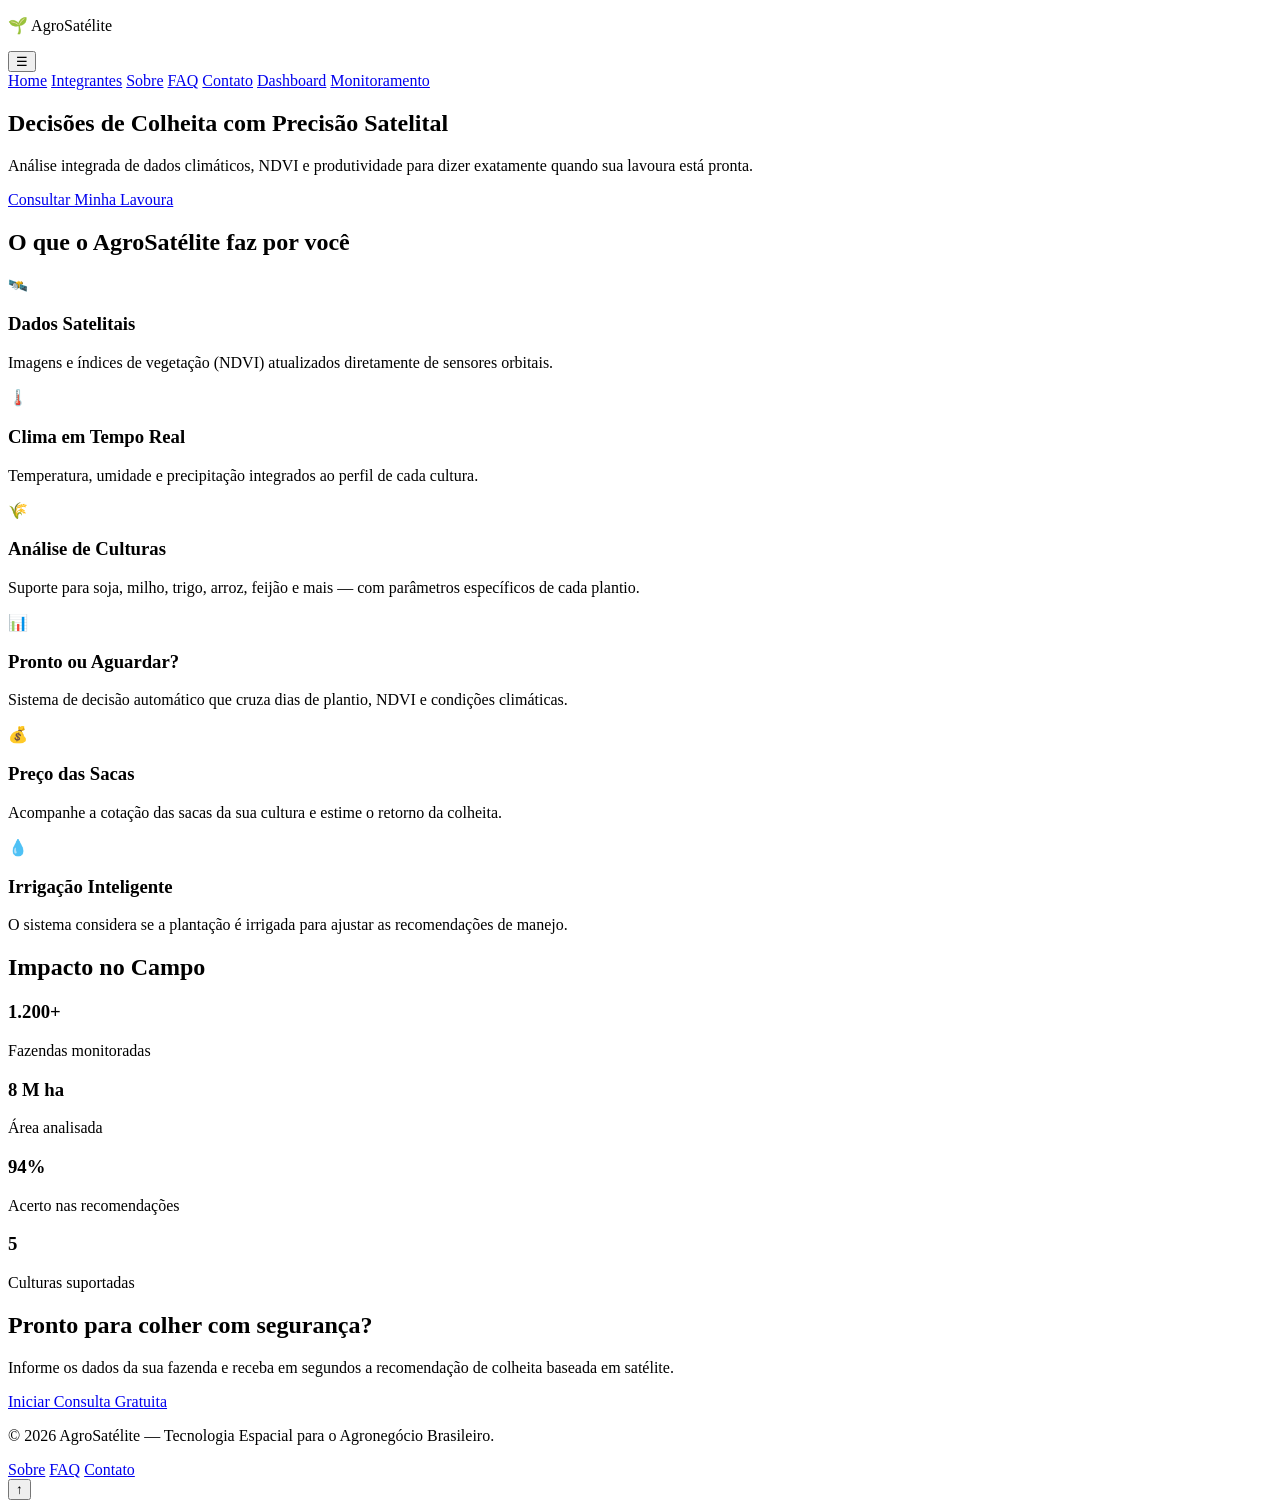
==== index.html @ f2b13102 "feat: index.html estruturado via semântica pré-escrita" ====
<!DOCTYPE html>
<html lang="pt-br">

<head>
    <meta charset="UTF-8">
    <meta name="viewport" content="width=device-width, initial-scale=1.0">
    <meta name="description" content="AgroSatélite — sistema inteligente de monitoramento agrícola por satélite para decisão de colheita.">
    <title>AgroSatélite — Início</title>
    <link rel="stylesheet" href="assets/css/main.css">
    <script src="assets/js/main.js" defer></script>
</head>

<body>

    <!-- ==================== HEADER ==================== -->
    <header class="header">
        <div class="container nav-container">
            <!-- Logo: usa <p> para não conflitar com o <h1> da página principal -->
            <p class="logo-text">🌱 AgroSatélite</p>

            <button class="menu-toggle" id="menuToggle" aria-label="Abrir menu de navegação" aria-expanded="false">
                ☰
            </button>

            <nav class="nav" id="navMenu" aria-label="Menu principal">
                <a href="index.html" aria-label="Ir para a Página Inicial" aria-current="page">Home</a>
                <a href="integrantes.html" aria-label="Ver Integrantes da equipe">Integrantes</a>
                <a href="sobre.html" aria-label="Saiba mais Sobre o projeto">Sobre</a>
                <a href="faq.html" aria-label="Perguntas Frequentes">FAQ</a>
                <a href="contato.html" aria-label="Entrar em Contato">Contato</a>
                <a href="dashboard.html" aria-label="Acessar o Dashboard de consulta">Dashboard</a>
                <a href="monitoramento.html" aria-label="Ver Monitoramento Satelital">Monitoramento</a>
            </nav>
        </div>
    </header>

    <!-- ==================== CONTEÚDO PRINCIPAL ==================== -->
    <main>

        <!-- Hero -->
        <section class="hero" aria-labelledby="hero-titulo">
            <div class="container hero-content">
                <h1 id="hero-titulo">Decisões de Colheita com Precisão Satelital</h1>
                <p>Análise integrada de dados climáticos, NDVI e produtividade para dizer exatamente quando sua lavoura está pronta.</p>
                <a href="dashboard.html" class="btn" aria-label="Acessar o sistema de consulta agrícola">
                    Consultar Minha Lavoura
                </a>
            </div>
        </section>

        <!-- Funcionalidades -->
        <section class="section container" aria-labelledby="func-titulo">
            <h2 id="func-titulo">O que o AgroSatélite faz por você</h2>
            <div class="features-grid">
                <div class="feature-card">
                    <p class="icon" aria-hidden="true">🛰️</p>
                    <h3>Dados Satelitais</h3>
                    <p>Imagens e índices de vegetação (NDVI) atualizados diretamente de sensores orbitais.</p>
                </div>
                <div class="feature-card">
                    <p class="icon" aria-hidden="true">🌡️</p>
                    <h3>Clima em Tempo Real</h3>
                    <p>Temperatura, umidade e precipitação integrados ao perfil de cada cultura.</p>
                </div>
                <div class="feature-card">
                    <p class="icon" aria-hidden="true">🌾</p>
                    <h3>Análise de Culturas</h3>
                    <p>Suporte para soja, milho, trigo, arroz, feijão e mais — com parâmetros específicos de cada plantio.</p>
                </div>
                <div class="feature-card">
                    <p class="icon" aria-hidden="true">📊</p>
                    <h3>Pronto ou Aguardar?</h3>
                    <p>Sistema de decisão automático que cruza dias de plantio, NDVI e condições climáticas.</p>
                </div>
                <div class="feature-card">
                    <p class="icon" aria-hidden="true">💰</p>
                    <h3>Preço das Sacas</h3>
                    <p>Acompanhe a cotação das sacas da sua cultura e estime o retorno da colheita.</p>
                </div>
                <div class="feature-card">
                    <p class="icon" aria-hidden="true">💧</p>
                    <h3>Irrigação Inteligente</h3>
                    <p>O sistema considera se a plantação é irrigada para ajustar as recomendações de manejo.</p>
                </div>
            </div>
        </section>

        <!-- Estatísticas -->
        <section class="section container" aria-labelledby="stats-titulo">
            <h2 id="stats-titulo">Impacto no Campo</h2>
            <div class="stats">
                <div class="stat-box">
                    <h3>1.200+</h3>
                    <p>Fazendas monitoradas</p>
                </div>
                <div class="stat-box">
                    <h3>8 M ha</h3>
                    <p>Área analisada</p>
                </div>
                <div class="stat-box">
                    <h3>94%</h3>
                    <p>Acerto nas recomendações</p>
                </div>
                <div class="stat-box">
                    <h3>5</h3>
                    <p>Culturas suportadas</p>
                </div>
            </div>
        </section>

        <!-- CTA -->
        <section class="section container" aria-labelledby="cta-titulo">
            <div class="cta-banner">
                <h2 id="cta-titulo">Pronto para colher com segurança?</h2>
                <p>Informe os dados da sua fazenda e receba em segundos a recomendação de colheita baseada em satélite.</p>
                <a href="dashboard.html" class="btn" aria-label="Ir para o Dashboard e iniciar consulta">
                    Iniciar Consulta Gratuita
                </a>
            </div>
        </section>

    </main>

    <!-- ==================== FOOTER ==================== -->
    <footer class="footer">
        <div class="container footer-inner">
            <p>&copy; 2026 AgroSatélite — Tecnologia Espacial para o Agronegócio Brasileiro.</p>
            <nav class="footer-links" aria-label="Links do rodapé">
                <a href="sobre.html">Sobre</a>
                <a href="faq.html">FAQ</a>
                <a href="contato.html">Contato</a>
            </nav>
        </div>
    </footer>

    <!-- Botão voltar ao topo -->
    <button class="back-top" id="backToTop" aria-label="Voltar ao topo da página">↑</button>

</body>

</html>
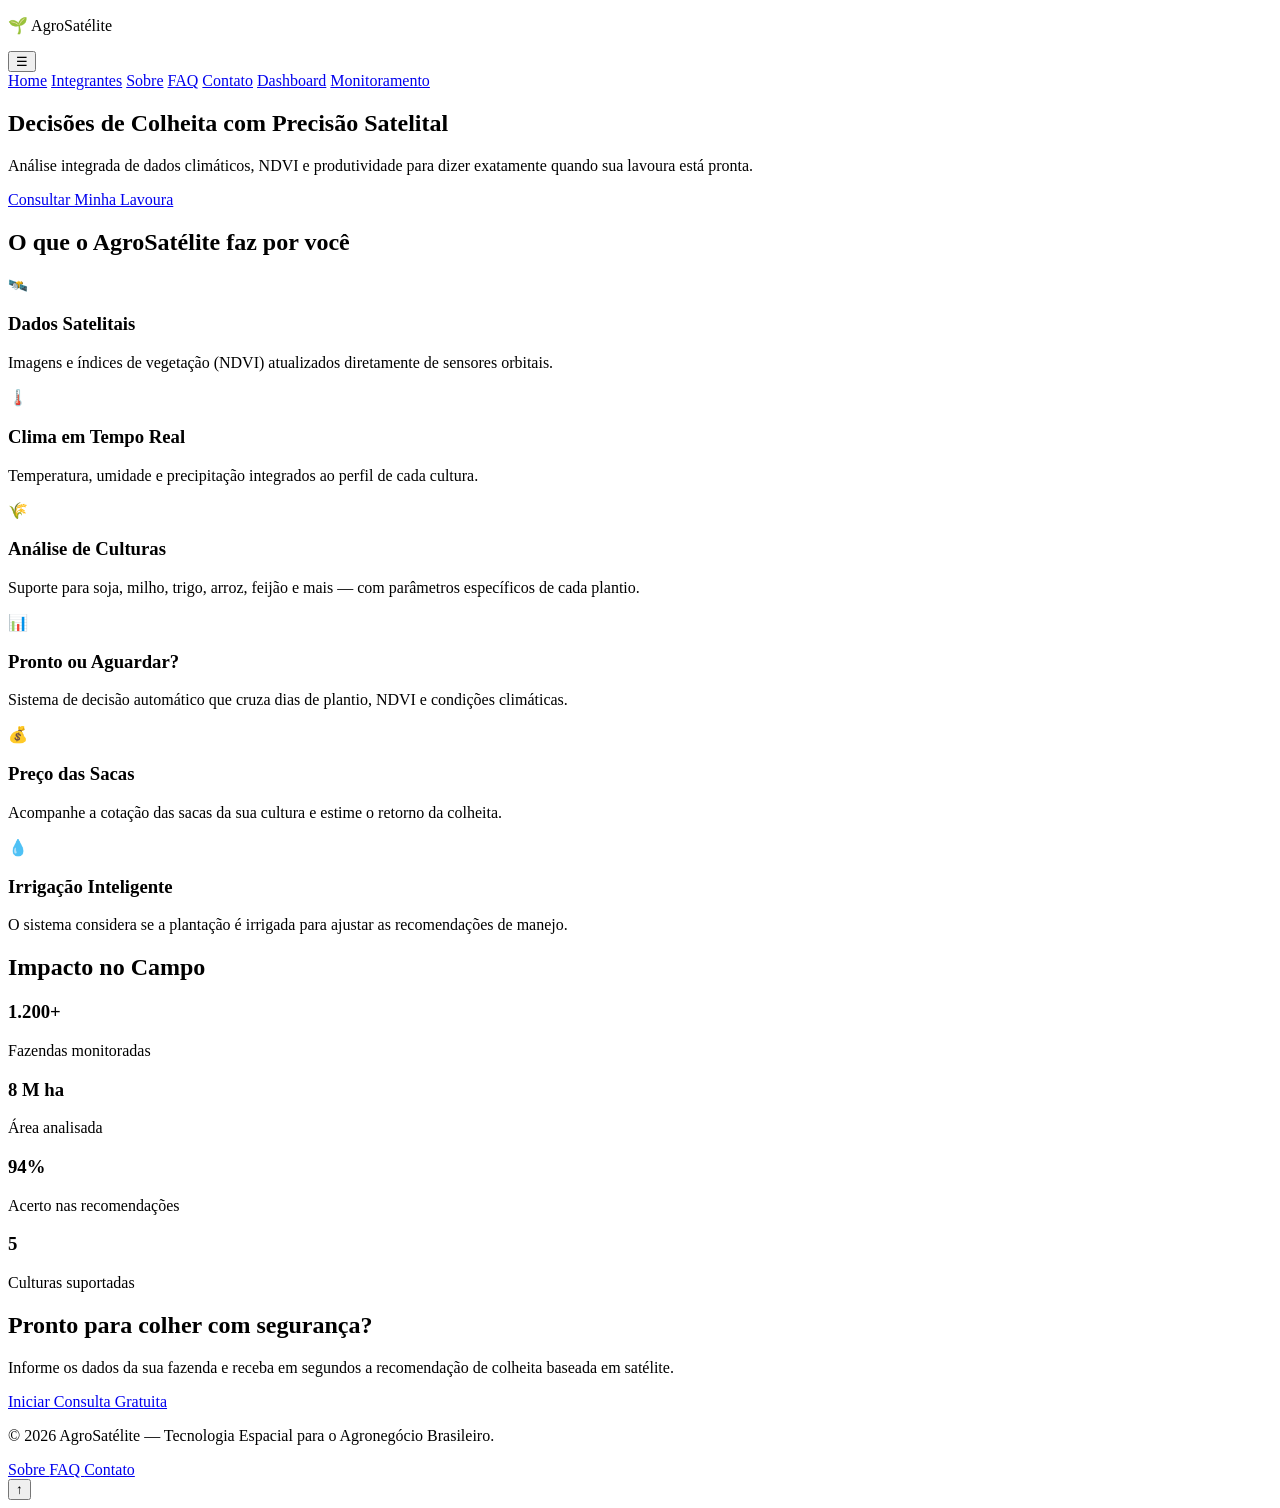
==== commit 5ec89e48: "feat: index.html om arial label, tags semanticas e escopo da documentação" ====
--- a/index.html
+++ b/index.html
@@ -109,26 +109,28 @@
         </section>
 
         <!-- CTA -->
+        
         <section class="section container" aria-labelledby="cta-titulo">
             <div class="cta-banner">
-                <h2 id="cta-titulo">Pronto para colher com segurança?</h2>
-                <p>Informe os dados da sua fazenda e receba em segundos a recomendação de colheita baseada em satélite.</p>
+                <h2 id="cta-titulo"> Pronto para colher com segurança? </h2>
+                <p> Informe os dados da sua fazenda e receba em segundos a recomendação de colheita baseada em satélite. </p>
                 <a href="dashboard.html" class="btn" aria-label="Ir para o Dashboard e iniciar consulta">
                     Iniciar Consulta Gratuita
                 </a>
             </div>
         </section>
 
+
     </main>
 
     <!-- ==================== FOOTER ==================== -->
     <footer class="footer">
         <div class="container footer-inner">
-            <p>&copy; 2026 AgroSatélite — Tecnologia Espacial para o Agronegócio Brasileiro.</p>
+            <p> &copy; 2026 AgroSatélite — Tecnologia Espacial para o Agronegócio Brasileiro. </p>
             <nav class="footer-links" aria-label="Links do rodapé">
-                <a href="sobre.html">Sobre</a>
-                <a href="faq.html">FAQ</a>
-                <a href="contato.html">Contato</a>
+                <a href="sobre.html"> Sobre </a>
+                <a href="faq.html"> FAQ </a>
+                <a href="contato.html"> Contato </a>
             </nav>
         </div>
     </footer>
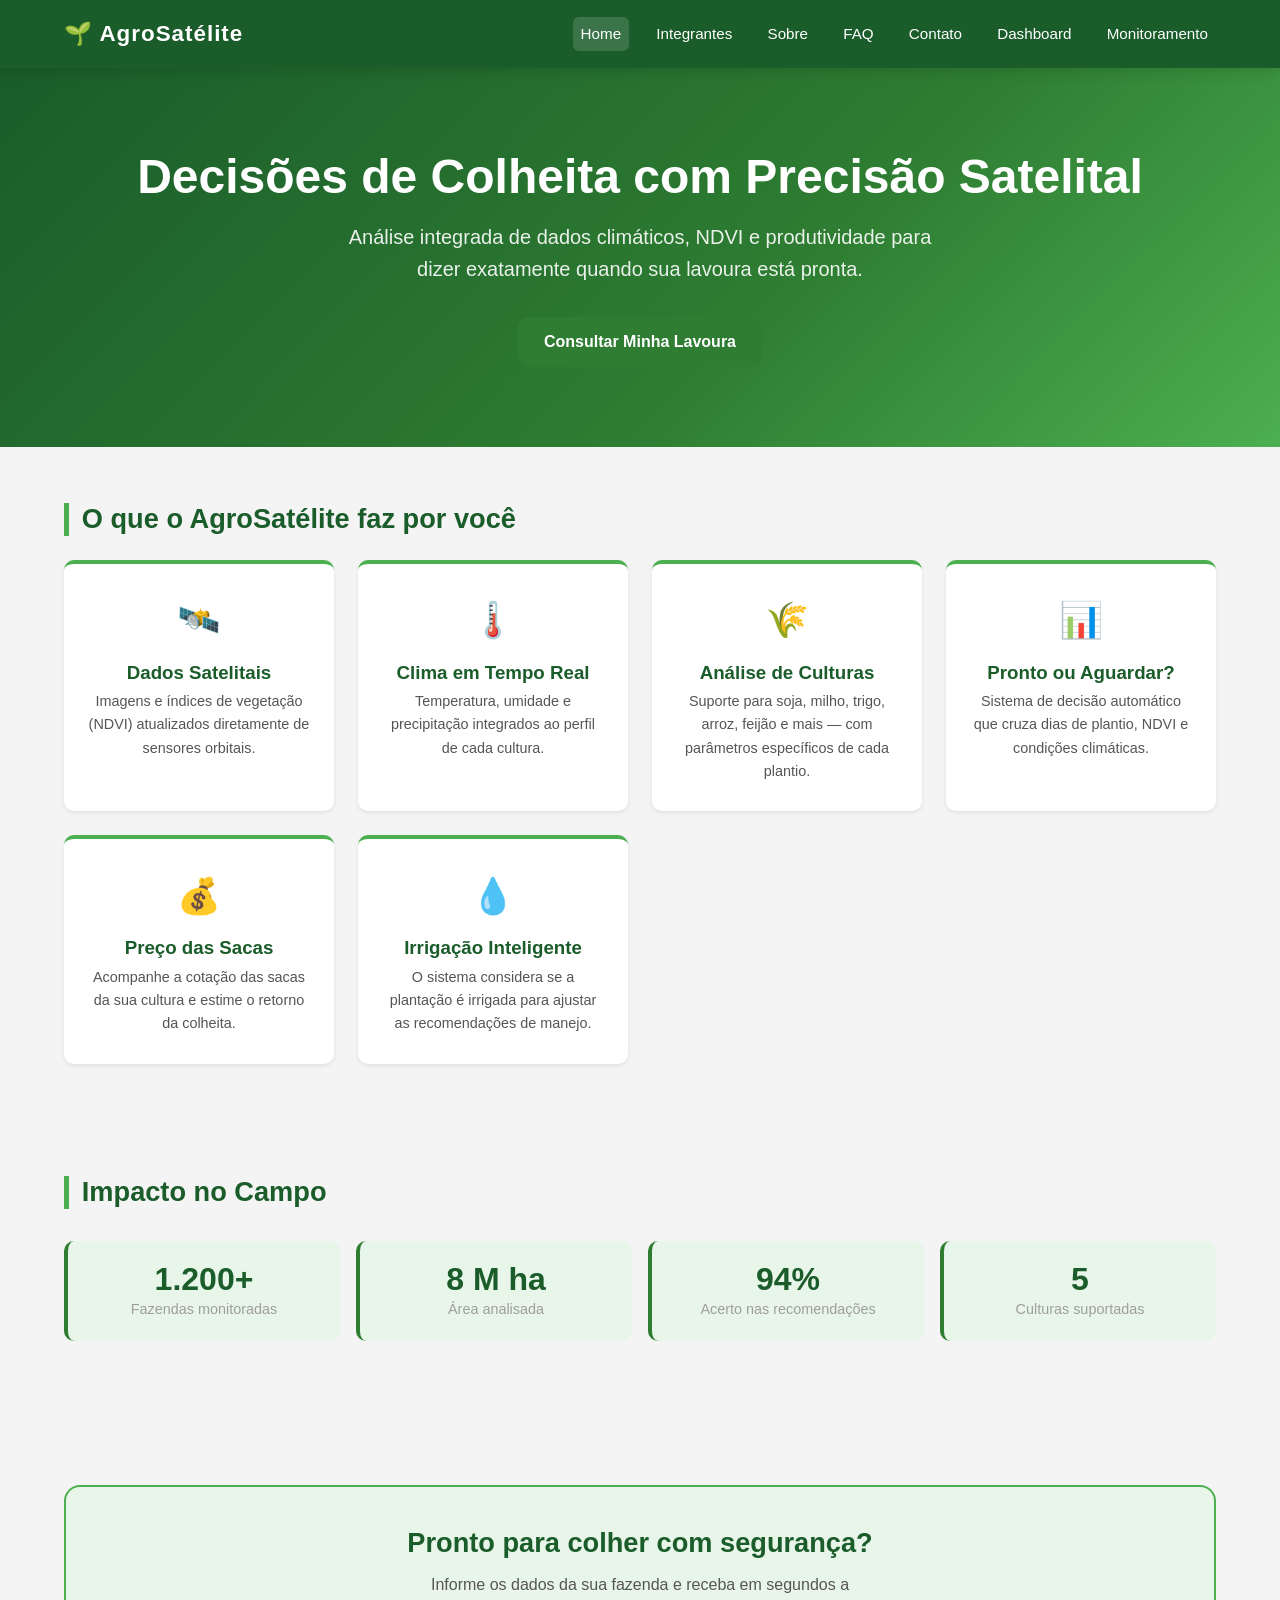
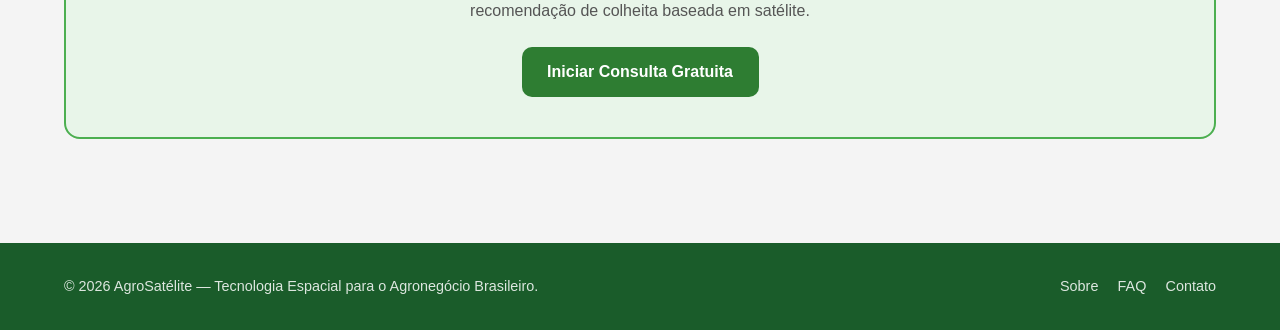
==== commit 268e8bd1: "fix: remov inline do index.html" ====
--- a/index.html
+++ b/index.html
@@ -109,28 +109,26 @@
         </section>
 
         <!-- CTA -->
-        
         <section class="section container" aria-labelledby="cta-titulo">
             <div class="cta-banner">
-                <h2 id="cta-titulo"> Pronto para colher com segurança? </h2>
-                <p> Informe os dados da sua fazenda e receba em segundos a recomendação de colheita baseada em satélite. </p>
+                <h2 id="cta-titulo">Pronto para colher com segurança?</h2>
+                <p>Informe os dados da sua fazenda e receba em segundos a recomendação de colheita baseada em satélite.</p>
                 <a href="dashboard.html" class="btn" aria-label="Ir para o Dashboard e iniciar consulta">
                     Iniciar Consulta Gratuita
                 </a>
             </div>
         </section>
 
-
     </main>
 
     <!-- ==================== FOOTER ==================== -->
     <footer class="footer">
         <div class="container footer-inner">
-            <p> &copy; 2026 AgroSatélite — Tecnologia Espacial para o Agronegócio Brasileiro. </p>
+            <p>&copy; 2026 AgroSatélite — Tecnologia Espacial para o Agronegócio Brasileiro.</p>
             <nav class="footer-links" aria-label="Links do rodapé">
-                <a href="sobre.html"> Sobre </a>
-                <a href="faq.html"> FAQ </a>
-                <a href="contato.html"> Contato </a>
+                <a href="sobre.html">Sobre</a>
+                <a href="faq.html">FAQ</a>
+                <a href="contato.html">Contato</a>
             </nav>
         </div>
     </footer>
--- a/assets/css/main.css
+++ b/assets/css/main.css
@@ -0,0 +1,33 @@
+/* ============================================================
+   MAIN.CSS — AgroSatélite
+   Ponto de entrada único; importa todos os módulos CSS.
+   ATENÇÃO: todos os caminhos usam "css" (minúsculo) para
+   compatibilidade em servidores Linux/web (case-sensitive).
+   ============================================================ */
+
+@import url('./base/reset.css');
+@import url('./base/variables.css');
+@import url('./layout/header.css');
+@import url('./layout/footer.css');
+@import url('./components/buttons.css');
+@import url('./components/cards.css');
+@import url('./components/forms.css');
+@import url('./pages/home.css');
+@import url('./pages/sobre.css');
+@import url('./pages/faq.css');
+@import url('./pages/contato.css');
+@import url('./pages/integrantes.css');
+@import url('./pages/dashboard.css');
+@import url('./pages/monitoramento.css');
+
+/* ---- Body base ---- */
+body {
+    background-color: var(--gray-light);
+    min-height: 100vh;
+    display: flex;
+    flex-direction: column;
+}
+
+main {
+    flex: 1;
+}
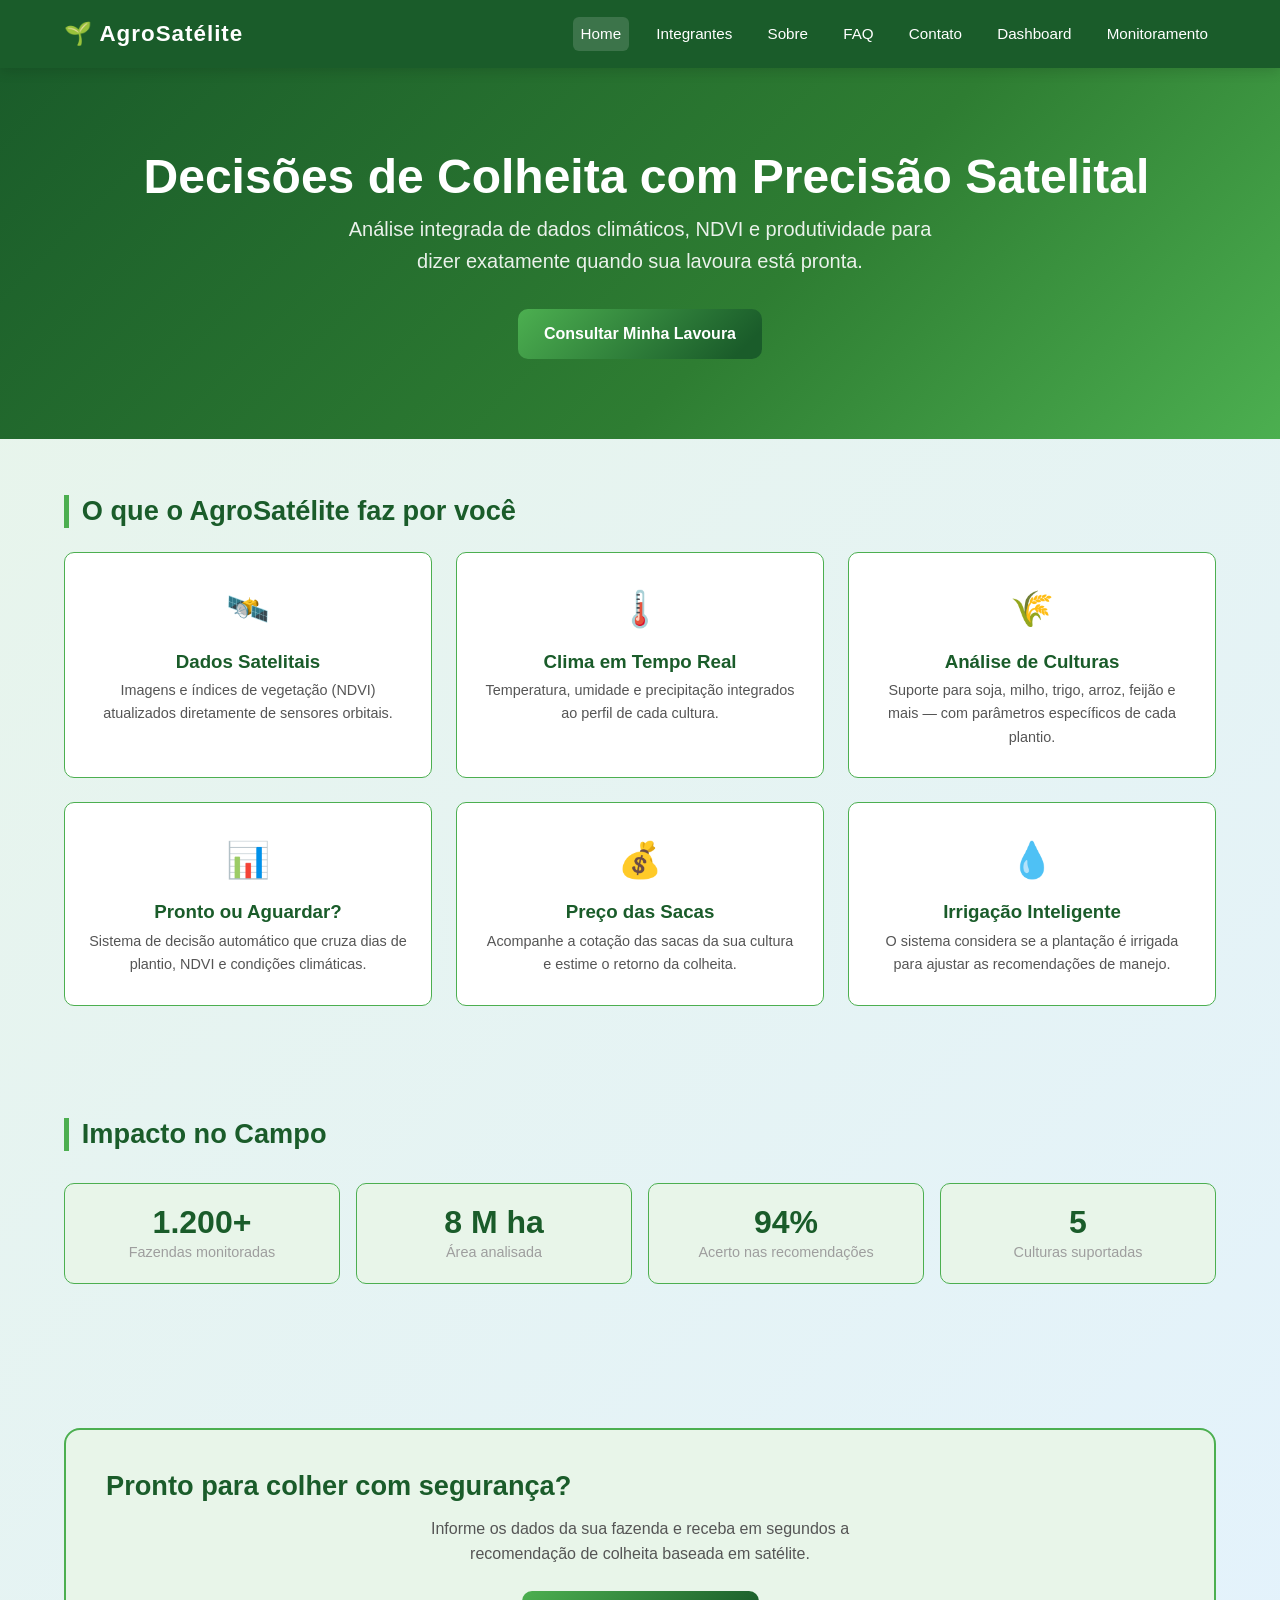
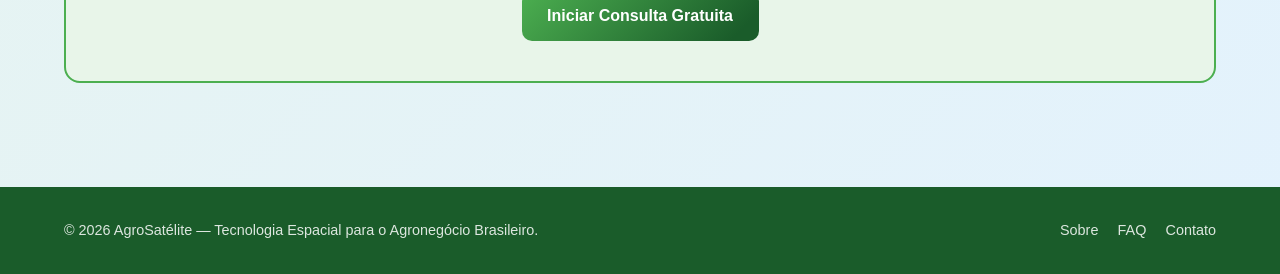
==== commit 466ffdbe: "fix: corrigindo link do Sobre no menu do index.html" ====
--- a/index.html
+++ b/index.html
@@ -6,17 +6,15 @@
     <meta name="viewport" content="width=device-width, initial-scale=1.0">
     <meta name="description" content="AgroSatélite — sistema inteligente de monitoramento agrícola por satélite para decisão de colheita.">
     <title>AgroSatélite — Início</title>
-    <link rel="stylesheet" href="assets/css/main.css">
-    <script src="assets/js/main.js" defer></script>
+    <link rel="stylesheet" href="./assets/css/main.css">
+    <script src="./assets/js/main.js" defer></script>
 </head>
 
 <body>
 
-    <!-- ==================== HEADER ==================== -->
     <header class="header">
         <div class="container nav-container">
-            <!-- Logo: usa <p> para não conflitar com o <h1> da página principal -->
-            <p class="logo-text">🌱 AgroSatélite</p>
+            <p class="logo-text">&#127793 AgroSatélite</p>
 
             <button class="menu-toggle" id="menuToggle" aria-label="Abrir menu de navegação" aria-expanded="false">
                 ☰
@@ -24,31 +22,28 @@
 
             <nav class="nav" id="navMenu" aria-label="Menu principal">
                 <a href="index.html" aria-label="Ir para a Página Inicial" aria-current="page">Home</a>
-                <a href="integrantes.html" aria-label="Ver Integrantes da equipe">Integrantes</a>
-                <a href="sobre.html" aria-label="Saiba mais Sobre o projeto">Sobre</a>
-                <a href="faq.html" aria-label="Perguntas Frequentes">FAQ</a>
-                <a href="contato.html" aria-label="Entrar em Contato">Contato</a>
-                <a href="dashboard.html" aria-label="Acessar o Dashboard de consulta">Dashboard</a>
-                <a href="monitoramento.html" aria-label="Ver Monitoramento Satelital">Monitoramento</a>
+                <a href="./pages/integrantes.html" aria-label="Ver Integrantes da equipe">Integrantes</a>
+                <a href="./pages/sobre.html" aria-label="Saiba mais Sobre o projeto">Sobre</a>
+                <a href="./pages/faq.html" aria-label="Perguntas Frequentes">FAQ</a>
+                <a href="./pages/contato.html" aria-label="Entrar em Contato">Contato</a>
+                <a href="./pages/dashboard.html" aria-label="Acessar o Dashboard de consulta">Dashboard</a>
+                <a href="./pages/monitoramento.html" aria-label="Ver Monitoramento Satelital">Monitoramento</a>
             </nav>
         </div>
     </header>
 
-    <!-- ==================== CONTEÚDO PRINCIPAL ==================== -->
     <main>
 
-        <!-- Hero -->
         <section class="hero" aria-labelledby="hero-titulo">
             <div class="container hero-content">
                 <h1 id="hero-titulo">Decisões de Colheita com Precisão Satelital</h1>
                 <p>Análise integrada de dados climáticos, NDVI e produtividade para dizer exatamente quando sua lavoura está pronta.</p>
-                <a href="dashboard.html" class="btn" aria-label="Acessar o sistema de consulta agrícola">
+                <a href="./pages/dashboard.html" class="btn" aria-label="Acessar o sistema de consulta agrícola">
                     Consultar Minha Lavoura
                 </a>
             </div>
         </section>
 
-        <!-- Funcionalidades -->
         <section class="section container" aria-labelledby="func-titulo">
             <h2 id="func-titulo">O que o AgroSatélite faz por você</h2>
             <div class="features-grid">
@@ -85,7 +80,6 @@
             </div>
         </section>
 
-        <!-- Estatísticas -->
         <section class="section container" aria-labelledby="stats-titulo">
             <h2 id="stats-titulo">Impacto no Campo</h2>
             <div class="stats">
@@ -108,12 +102,11 @@
             </div>
         </section>
 
-        <!-- CTA -->
         <section class="section container" aria-labelledby="cta-titulo">
             <div class="cta-banner">
                 <h2 id="cta-titulo">Pronto para colher com segurança?</h2>
                 <p>Informe os dados da sua fazenda e receba em segundos a recomendação de colheita baseada em satélite.</p>
-                <a href="dashboard.html" class="btn" aria-label="Ir para o Dashboard e iniciar consulta">
+                <a href="./pages/dashboard.html" class="btn" aria-label="Ir para o Dashboard e iniciar consulta">
                     Iniciar Consulta Gratuita
                 </a>
             </div>
@@ -121,19 +114,17 @@
 
     </main>
 
-    <!-- ==================== FOOTER ==================== -->
     <footer class="footer">
         <div class="container footer-inner">
             <p>&copy; 2026 AgroSatélite — Tecnologia Espacial para o Agronegócio Brasileiro.</p>
             <nav class="footer-links" aria-label="Links do rodapé">
-                <a href="sobre.html">Sobre</a>
-                <a href="faq.html">FAQ</a>
-                <a href="contato.html">Contato</a>
+                <a href="./pages/sobre.html">Sobre</a>
+                <a href="./pages/faq.html">FAQ</a>
+                <a href="./pages/contato.html">Contato</a>
             </nav>
         </div>
     </footer>
 
-    <!-- Botão voltar ao topo -->
     <button class="back-top" id="backToTop" aria-label="Voltar ao topo da página">↑</button>
 
 </body>
--- a/assets/css/main.css
+++ b/assets/css/main.css
@@ -1,9 +1,4 @@
-/* ============================================================
-   MAIN.CSS — AgroSatélite
-   Ponto de entrada único; importa todos os módulos CSS.
-   ATENÇÃO: todos os caminhos usam "css" (minúsculo) para
-   compatibilidade em servidores Linux/web (case-sensitive).
-   ============================================================ */
+/* Importações CSS */
 
 @import url('./base/reset.css');
 @import url('./base/variables.css');
@@ -20,9 +15,9 @@
 @import url('./pages/dashboard.css');
 @import url('./pages/monitoramento.css');
 
-/* ---- Body base ---- */
+/* Body base */
 body {
-    background-color: var(--gray-light);
+    background: linear-gradient(135deg, #e8f5e9, #e3f2fd);
     min-height: 100vh;
     display: flex;
     flex-direction: column;
